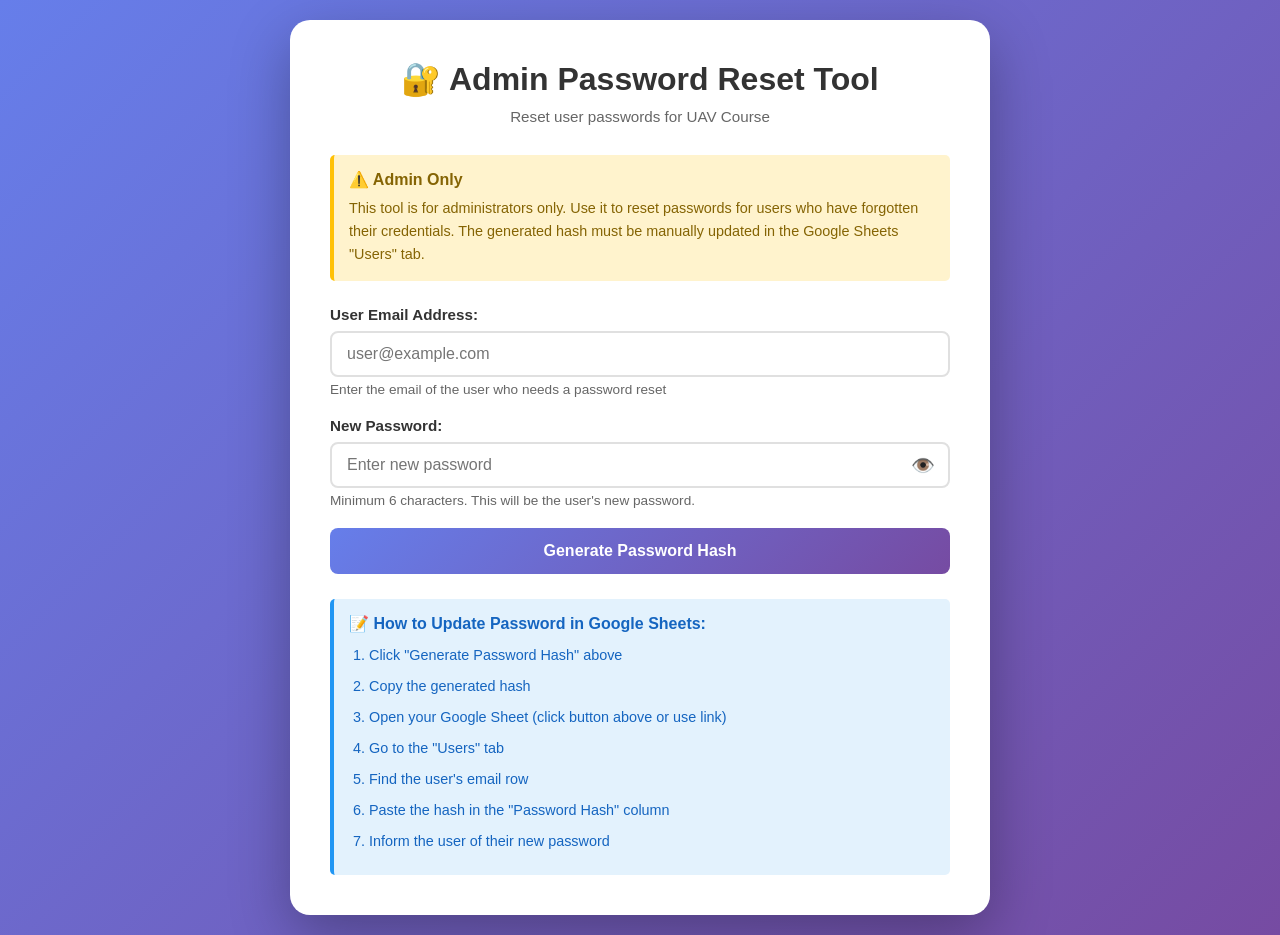
==== admin-password-reset.html @ 5e415e04 "Remove forgot password feature, add admin password reset tool" ====
<!DOCTYPE html>
<html lang="en">
<head>
    <meta charset="UTF-8">
    <meta name="viewport" content="width=device-width, initial-scale=1.0">
    <title>Admin Password Reset Tool - UAV Course</title>
    <style>
        * {
            margin: 0;
            padding: 0;
            box-sizing: border-box;
        }

        body {
            font-family: 'Segoe UI', Tahoma, Geneva, Verdana, sans-serif;
            background: linear-gradient(135deg, #667eea 0%, #764ba2 100%);
            min-height: 100vh;
            display: flex;
            justify-content: center;
            align-items: center;
            padding: 20px;
        }

        .container {
            background: white;
            border-radius: 20px;
            box-shadow: 0 20px 60px rgba(0,0,0,0.3);
            padding: 40px;
            max-width: 700px;
            width: 100%;
        }

        h1 {
            color: #333;
            margin-bottom: 10px;
            font-size: 2rem;
            text-align: center;
        }

        .subtitle {
            color: #666;
            text-align: center;
            margin-bottom: 30px;
            font-size: 0.95rem;
        }

        .warning-box {
            background: #fff3cd;
            border-left: 4px solid #ffc107;
            padding: 15px;
            margin-bottom: 25px;
            border-radius: 5px;
        }

        .warning-box h3 {
            color: #856404;
            margin-bottom: 8px;
            font-size: 1rem;
        }

        .warning-box p {
            color: #856404;
            font-size: 0.9rem;
            line-height: 1.6;
        }

        .form-group {
            margin-bottom: 20px;
        }

        label {
            display: block;
            color: #333;
            font-weight: 600;
            margin-bottom: 8px;
            font-size: 0.95rem;
        }

        input[type="email"],
        input[type="password"],
        input[type="text"] {
            width: 100%;
            padding: 12px 15px;
            border: 2px solid #e0e0e0;
            border-radius: 8px;
            font-size: 1rem;
            transition: border-color 0.3s;
        }

        input:focus {
            outline: none;
            border-color: #667eea;
        }

        .btn {
            width: 100%;
            padding: 14px;
            background: linear-gradient(135deg, #667eea 0%, #764ba2 100%);
            color: white;
            border: none;
            border-radius: 8px;
            font-size: 1rem;
            font-weight: 600;
            cursor: pointer;
            transition: transform 0.2s, box-shadow 0.2s;
        }

        .btn:hover {
            transform: translateY(-2px);
            box-shadow: 0 5px 15px rgba(102, 126, 234, 0.4);
        }

        .btn:active {
            transform: translateY(0);
        }

        .btn:disabled {
            background: #ccc;
            cursor: not-allowed;
            transform: none;
        }

        .result-box {
            display: none;
            background: #f8f9fa;
            border: 2px solid #28a745;
            border-radius: 8px;
            padding: 20px;
            margin-top: 25px;
        }

        .result-box.show {
            display: block;
            animation: slideIn 0.3s ease;
        }

        .result-box.error {
            border-color: #dc3545;
        }

        @keyframes slideIn {
            from {
                opacity: 0;
                transform: translateY(-10px);
            }
            to {
                opacity: 1;
                transform: translateY(0);
            }
        }

        .result-box h3 {
            color: #28a745;
            margin-bottom: 15px;
            font-size: 1.2rem;
        }

        .result-box.error h3 {
            color: #dc3545;
        }

        .hash-display {
            background: white;
            padding: 15px;
            border-radius: 5px;
            border: 1px solid #dee2e6;
            font-family: 'Courier New', monospace;
            font-size: 1.1rem;
            color: #333;
            word-break: break-all;
            margin-bottom: 15px;
        }

        .copy-btn {
            background: #28a745;
            color: white;
            border: none;
            padding: 10px 20px;
            border-radius: 5px;
            cursor: pointer;
            font-size: 0.9rem;
            font-weight: 600;
            transition: background 0.3s;
            margin-right: 10px;
        }

        .copy-btn:hover {
            background: #218838;
        }

        .copy-btn.copied {
            background: #17a2b8;
        }

        .instructions {
            background: #e3f2fd;
            border-left: 4px solid #2196f3;
            padding: 15px;
            margin-top: 25px;
            border-radius: 5px;
        }

        .instructions h4 {
            color: #1565c0;
            margin-bottom: 10px;
            font-size: 1rem;
        }

        .instructions ol {
            color: #1565c0;
            font-size: 0.9rem;
            line-height: 1.8;
            padding-left: 20px;
        }

        .instructions li {
            margin-bottom: 5px;
        }

        .toggle-password {
            position: relative;
        }

        .toggle-icon {
            position: absolute;
            right: 15px;
            top: 50%;
            transform: translateY(-50%);
            cursor: pointer;
            color: #666;
            font-size: 1.2rem;
        }

        .toggle-icon:hover {
            color: #333;
        }

        .info-text {
            font-size: 0.85rem;
            color: #666;
            margin-top: 5px;
        }
    </style>
</head>
<body>
    <div class="container">
        <h1>🔐 Admin Password Reset Tool</h1>
        <p class="subtitle">Reset user passwords for UAV Course</p>

        <div class="warning-box">
            <h3>⚠️ Admin Only</h3>
            <p>This tool is for administrators only. Use it to reset passwords for users who have forgotten their credentials. The generated hash must be manually updated in the Google Sheets "Users" tab.</p>
        </div>

        <form id="resetForm" onsubmit="generatePasswordReset(event)">
            <div class="form-group">
                <label for="userEmail">User Email Address:</label>
                <input type="email" id="userEmail" placeholder="user@example.com" required>
                <p class="info-text">Enter the email of the user who needs a password reset</p>
            </div>

            <div class="form-group">
                <label for="newPassword">New Password:</label>
                <div class="toggle-password">
                    <input type="password" id="newPassword" placeholder="Enter new password" required minlength="6">
                    <span class="toggle-icon" onclick="togglePassword()">👁️</span>
                </div>
                <p class="info-text">Minimum 6 characters. This will be the user's new password.</p>
            </div>

            <button type="submit" class="btn" id="submitBtn">Generate Password Hash</button>
        </form>

        <div id="resultBox" class="result-box">
            <h3 id="resultTitle">✅ Password Hash Generated!</h3>
            <p style="margin-bottom: 15px; color: #666;">Copy this hash and update it in Google Sheets:</p>
            <div class="hash-display" id="hashDisplay"></div>
            <button class="copy-btn" id="copyBtn" onclick="copyHash()">📋 Copy Hash</button>
            <button class="copy-btn" onclick="openGoogleSheets()" style="background: #2196f3;">📊 Open Google Sheets</button>
        </div>

        <div class="instructions">
            <h4>📝 How to Update Password in Google Sheets:</h4>
            <ol>
                <li>Click "Generate Password Hash" above</li>
                <li>Copy the generated hash</li>
                <li>Open your Google Sheet (click button above or use link)</li>
                <li>Go to the "Users" tab</li>
                <li>Find the user's email row</li>
                <li>Paste the hash in the "Password Hash" column</li>
                <li>Inform the user of their new password</li>
            </ol>
        </div>
    </div>

    <script>
        // Google Sheets URL - UPDATE THIS WITH YOUR SHEET URL
        const GOOGLE_SHEETS_URL = 'https://docs.google.com/spreadsheets/d/1EToB-Hs0GLOnB3Egi55fxKdeFTOC-Fg8p0BP9jiEvmc/edit';

        // Same hash function used in auth.js
        function hashPassword(password) {
            let hash = 0;
            for (let i = 0; i < password.length; i++) {
                const char = password.charCodeAt(i);
                hash = ((hash << 5) - hash) + char;
                hash = hash & hash;
            }
            return hash.toString(36);
        }

        function generatePasswordReset(event) {
            event.preventDefault();
            
            const submitBtn = document.getElementById('submitBtn');
            const originalText = submitBtn.textContent;
            submitBtn.textContent = '⏳ Generating...';
            submitBtn.disabled = true;
            
            const email = document.getElementById('userEmail').value.trim().toLowerCase();
            const password = document.getElementById('newPassword').value;
            
            // Generate hash
            const hash = hashPassword(password);
            
            // Display result
            const resultBox = document.getElementById('resultBox');
            const hashDisplay = document.getElementById('hashDisplay');
            const resultTitle = document.getElementById('resultTitle');
            
            hashDisplay.textContent = hash;
            resultTitle.textContent = '✅ Password Hash Generated!';
            resultBox.classList.remove('error');
            resultBox.classList.add('show');
            
            // Store for copying
            window.generatedHash = hash;
            window.userEmail = email;
            window.newPassword = password;
            
            // Reset copy button
            const copyBtn = document.getElementById('copyBtn');
            copyBtn.textContent = '📋 Copy Hash';
            copyBtn.classList.remove('copied');
            
            // Log details
            console.log('=== PASSWORD RESET GENERATED ===');
            console.log('User Email:', email);
            console.log('New Password:', password);
            console.log('Password Hash:', hash);
            console.log('================================');
            
            submitBtn.textContent = originalText;
            submitBtn.disabled = false;
        }

        function copyHash() {
            const hash = window.generatedHash;
            
            // Copy to clipboard
            navigator.clipboard.writeText(hash).then(() => {
                const copyBtn = document.getElementById('copyBtn');
                copyBtn.textContent = '✅ Copied!';
                copyBtn.classList.add('copied');
                
                setTimeout(() => {
                    copyBtn.textContent = '📋 Copy Hash';
                    copyBtn.classList.remove('copied');
                }, 2000);
            }).catch(err => {
                alert('Failed to copy. Please copy manually: ' + hash);
            });
        }

        function openGoogleSheets() {
            window.open(GOOGLE_SHEETS_URL, '_blank');
        }

        function togglePassword() {
            const passwordInput = document.getElementById('newPassword');
            const toggleIcon = document.querySelector('.toggle-icon');
            
            if (passwordInput.type === 'password') {
                passwordInput.type = 'text';
                toggleIcon.textContent = '🙈';
            } else {
                passwordInput.type = 'password';
                toggleIcon.textContent = '👁️';
            }
        }

        // Log tool loaded
        console.log('%c🔐 Admin Password Reset Tool Loaded', 'color: #667eea; font-size: 16px; font-weight: bold;');
        console.log('Google Sheets URL:', GOOGLE_SHEETS_URL);
    </script>
</body>
</html>
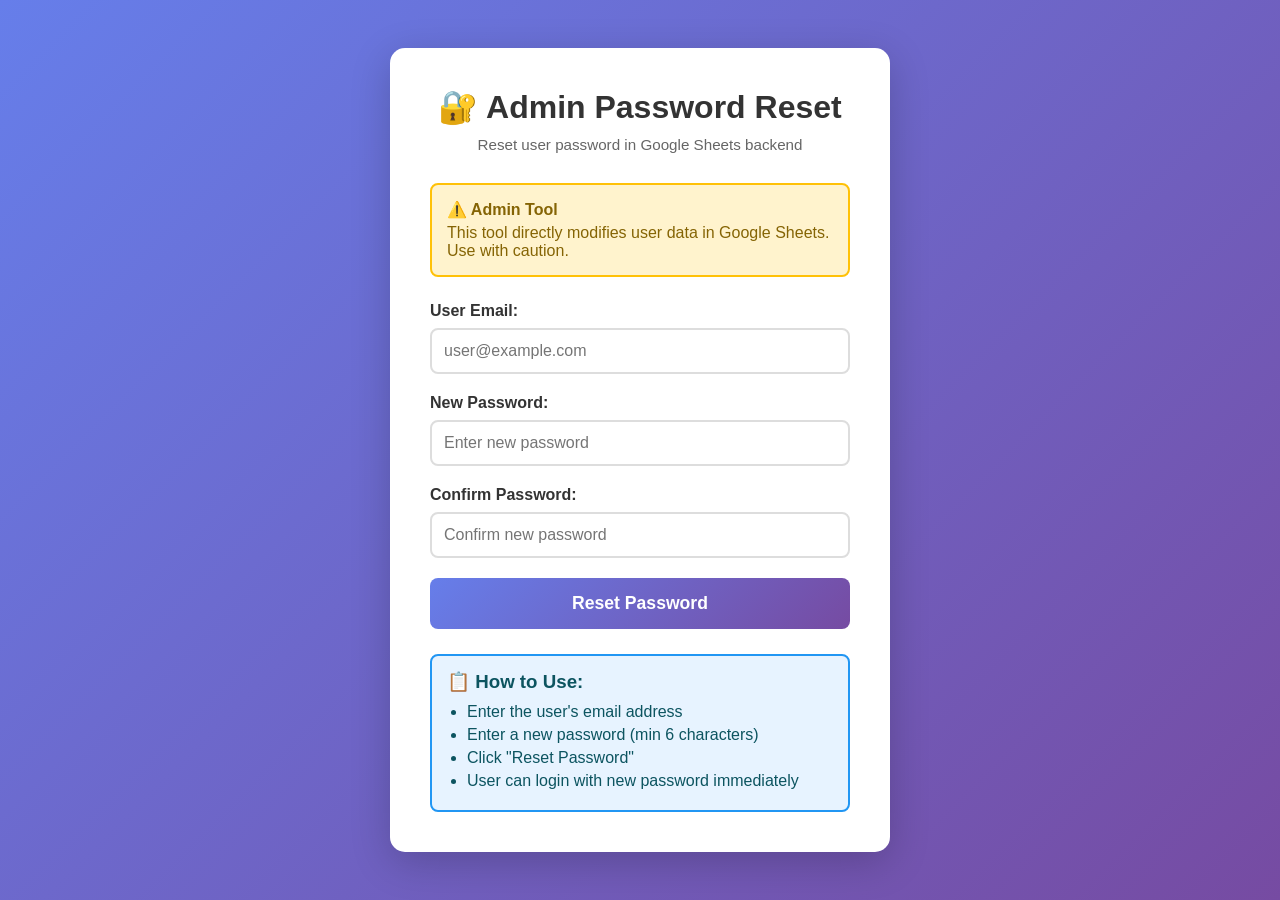
==== commit e0c2c819: "Add admin tools: password reset, cache clear, and system reset guide" ====
--- a/admin-password-reset.html
+++ b/admin-password-reset.html
@@ -3,394 +3,278 @@
 <head>
     <meta charset="UTF-8">
     <meta name="viewport" content="width=device-width, initial-scale=1.0">
-    <title>Admin Password Reset Tool - UAV Course</title>
+    <title>Admin - Password Reset Tool</title>
     <style>
         * {
             margin: 0;
             padding: 0;
             box-sizing: border-box;
         }
-
+        
         body {
-            font-family: 'Segoe UI', Tahoma, Geneva, Verdana, sans-serif;
+            font-family: Arial, sans-serif;
             background: linear-gradient(135deg, #667eea 0%, #764ba2 100%);
             min-height: 100vh;
             display: flex;
+            align-items: center;
             justify-content: center;
-            align-items: center;
             padding: 20px;
         }
-
+        
         .container {
             background: white;
-            border-radius: 20px;
-            box-shadow: 0 20px 60px rgba(0,0,0,0.3);
             padding: 40px;
-            max-width: 700px;
+            border-radius: 15px;
+            box-shadow: 0 10px 40px rgba(0,0,0,0.2);
+            max-width: 500px;
             width: 100%;
         }
-
+        
         h1 {
             color: #333;
             margin-bottom: 10px;
-            font-size: 2rem;
             text-align: center;
         }
-
+        
         .subtitle {
             color: #666;
             text-align: center;
             margin-bottom: 30px;
             font-size: 0.95rem;
         }
-
-        .warning-box {
+        
+        .warning {
             background: #fff3cd;
-            border-left: 4px solid #ffc107;
-            padding: 15px;
+            border: 2px solid #ffc107;
+            padding: 15px;
+            border-radius: 8px;
             margin-bottom: 25px;
-            border-radius: 5px;
-        }
-
-        .warning-box h3 {
             color: #856404;
-            margin-bottom: 8px;
-            font-size: 1rem;
-        }
-
-        .warning-box p {
-            color: #856404;
-            font-size: 0.9rem;
-            line-height: 1.6;
-        }
-
+        }
+        
+        .warning strong {
+            display: block;
+            margin-bottom: 5px;
+        }
+        
         .form-group {
             margin-bottom: 20px;
         }
-
+        
         label {
             display: block;
+            margin-bottom: 8px;
             color: #333;
             font-weight: 600;
-            margin-bottom: 8px;
-            font-size: 0.95rem;
-        }
-
-        input[type="email"],
-        input[type="password"],
-        input[type="text"] {
+        }
+        
+        input {
             width: 100%;
-            padding: 12px 15px;
-            border: 2px solid #e0e0e0;
+            padding: 12px;
+            border: 2px solid #ddd;
             border-radius: 8px;
             font-size: 1rem;
             transition: border-color 0.3s;
         }
-
+        
         input:focus {
             outline: none;
             border-color: #667eea;
         }
-
-        .btn {
+        
+        button {
             width: 100%;
-            padding: 14px;
+            padding: 15px;
             background: linear-gradient(135deg, #667eea 0%, #764ba2 100%);
             color: white;
             border: none;
             border-radius: 8px;
-            font-size: 1rem;
+            font-size: 1.1rem;
             font-weight: 600;
             cursor: pointer;
-            transition: transform 0.2s, box-shadow 0.2s;
-        }
-
-        .btn:hover {
+            transition: transform 0.2s;
+        }
+        
+        button:hover {
             transform: translateY(-2px);
-            box-shadow: 0 5px 15px rgba(102, 126, 234, 0.4);
-        }
-
-        .btn:active {
-            transform: translateY(0);
-        }
-
-        .btn:disabled {
+        }
+        
+        button:disabled {
             background: #ccc;
             cursor: not-allowed;
             transform: none;
         }
-
-        .result-box {
+        
+        .result {
+            margin-top: 20px;
+            padding: 15px;
+            border-radius: 8px;
             display: none;
-            background: #f8f9fa;
+        }
+        
+        .result.success {
+            background: #d4edda;
             border: 2px solid #28a745;
-            border-radius: 8px;
-            padding: 20px;
+            color: #155724;
+        }
+        
+        .result.error {
+            background: #f8d7da;
+            border: 2px solid #dc3545;
+            color: #721c24;
+        }
+        
+        .info-box {
+            background: #e7f3ff;
+            border: 2px solid #2196F3;
+            padding: 15px;
+            border-radius: 8px;
             margin-top: 25px;
-        }
-
-        .result-box.show {
-            display: block;
-            animation: slideIn 0.3s ease;
-        }
-
-        .result-box.error {
-            border-color: #dc3545;
-        }
-
-        @keyframes slideIn {
-            from {
-                opacity: 0;
-                transform: translateY(-10px);
-            }
-            to {
-                opacity: 1;
-                transform: translateY(0);
-            }
-        }
-
-        .result-box h3 {
-            color: #28a745;
-            margin-bottom: 15px;
-            font-size: 1.2rem;
-        }
-
-        .result-box.error h3 {
-            color: #dc3545;
-        }
-
-        .hash-display {
-            background: white;
-            padding: 15px;
-            border-radius: 5px;
-            border: 1px solid #dee2e6;
-            font-family: 'Courier New', monospace;
-            font-size: 1.1rem;
-            color: #333;
-            word-break: break-all;
-            margin-bottom: 15px;
-        }
-
-        .copy-btn {
-            background: #28a745;
-            color: white;
-            border: none;
-            padding: 10px 20px;
-            border-radius: 5px;
-            cursor: pointer;
-            font-size: 0.9rem;
-            font-weight: 600;
-            transition: background 0.3s;
-            margin-right: 10px;
-        }
-
-        .copy-btn:hover {
-            background: #218838;
-        }
-
-        .copy-btn.copied {
-            background: #17a2b8;
-        }
-
-        .instructions {
-            background: #e3f2fd;
-            border-left: 4px solid #2196f3;
-            padding: 15px;
-            margin-top: 25px;
-            border-radius: 5px;
-        }
-
-        .instructions h4 {
-            color: #1565c0;
+            color: #0c5460;
+        }
+        
+        .info-box h3 {
             margin-bottom: 10px;
-            font-size: 1rem;
-        }
-
-        .instructions ol {
-            color: #1565c0;
-            font-size: 0.9rem;
-            line-height: 1.8;
-            padding-left: 20px;
-        }
-
-        .instructions li {
-            margin-bottom: 5px;
-        }
-
-        .toggle-password {
-            position: relative;
-        }
-
-        .toggle-icon {
-            position: absolute;
-            right: 15px;
-            top: 50%;
-            transform: translateY(-50%);
-            cursor: pointer;
-            color: #666;
-            font-size: 1.2rem;
-        }
-
-        .toggle-icon:hover {
-            color: #333;
-        }
-
-        .info-text {
-            font-size: 0.85rem;
-            color: #666;
-            margin-top: 5px;
+            color: #0c5460;
+        }
+        
+        .info-box ul {
+            margin-left: 20px;
+        }
+        
+        .info-box li {
+            margin: 5px 0;
         }
     </style>
 </head>
 <body>
     <div class="container">
-        <h1>🔐 Admin Password Reset Tool</h1>
-        <p class="subtitle">Reset user passwords for UAV Course</p>
-
-        <div class="warning-box">
-            <h3>⚠️ Admin Only</h3>
-            <p>This tool is for administrators only. Use it to reset passwords for users who have forgotten their credentials. The generated hash must be manually updated in the Google Sheets "Users" tab.</p>
+        <h1>🔐 Admin Password Reset</h1>
+        <p class="subtitle">Reset user password in Google Sheets backend</p>
+        
+        <div class="warning">
+            <strong>⚠️ Admin Tool</strong>
+            This tool directly modifies user data in Google Sheets. Use with caution.
         </div>
-
-        <form id="resetForm" onsubmit="generatePasswordReset(event)">
+        
+        <form id="resetForm">
             <div class="form-group">
-                <label for="userEmail">User Email Address:</label>
+                <label for="userEmail">User Email:</label>
                 <input type="email" id="userEmail" placeholder="user@example.com" required>
-                <p class="info-text">Enter the email of the user who needs a password reset</p>
             </div>
-
+            
             <div class="form-group">
                 <label for="newPassword">New Password:</label>
-                <div class="toggle-password">
-                    <input type="password" id="newPassword" placeholder="Enter new password" required minlength="6">
-                    <span class="toggle-icon" onclick="togglePassword()">👁️</span>
-                </div>
-                <p class="info-text">Minimum 6 characters. This will be the user's new password.</p>
+                <input type="password" id="newPassword" placeholder="Enter new password" minlength="6" required>
             </div>
-
-            <button type="submit" class="btn" id="submitBtn">Generate Password Hash</button>
+            
+            <div class="form-group">
+                <label for="confirmPassword">Confirm Password:</label>
+                <input type="password" id="confirmPassword" placeholder="Confirm new password" minlength="6" required>
+            </div>
+            
+            <button type="submit" id="resetBtn">Reset Password</button>
         </form>
-
-        <div id="resultBox" class="result-box">
-            <h3 id="resultTitle">✅ Password Hash Generated!</h3>
-            <p style="margin-bottom: 15px; color: #666;">Copy this hash and update it in Google Sheets:</p>
-            <div class="hash-display" id="hashDisplay"></div>
-            <button class="copy-btn" id="copyBtn" onclick="copyHash()">📋 Copy Hash</button>
-            <button class="copy-btn" onclick="openGoogleSheets()" style="background: #2196f3;">📊 Open Google Sheets</button>
-        </div>
-
-        <div class="instructions">
-            <h4>📝 How to Update Password in Google Sheets:</h4>
-            <ol>
-                <li>Click "Generate Password Hash" above</li>
-                <li>Copy the generated hash</li>
-                <li>Open your Google Sheet (click button above or use link)</li>
-                <li>Go to the "Users" tab</li>
-                <li>Find the user's email row</li>
-                <li>Paste the hash in the "Password Hash" column</li>
-                <li>Inform the user of their new password</li>
-            </ol>
+        
+        <div id="result" class="result"></div>
+        
+        <div class="info-box">
+            <h3>📋 How to Use:</h3>
+            <ul>
+                <li>Enter the user's email address</li>
+                <li>Enter a new password (min 6 characters)</li>
+                <li>Click "Reset Password"</li>
+                <li>User can login with new password immediately</li>
+            </ul>
         </div>
     </div>
-
+    
     <script>
-        // Google Sheets URL - UPDATE THIS WITH YOUR SHEET URL
-        const GOOGLE_SHEETS_URL = 'https://docs.google.com/spreadsheets/d/1EToB-Hs0GLOnB3Egi55fxKdeFTOC-Fg8p0BP9jiEvmc/edit';
-
-        // Same hash function used in auth.js
-        function hashPassword(password) {
-            let hash = 0;
-            for (let i = 0; i < password.length; i++) {
-                const char = password.charCodeAt(i);
-                hash = ((hash << 5) - hash) + char;
-                hash = hash & hash;
+        const GOOGLE_SHEETS_CONFIG = {
+            WEB_APP_URL: 'https://script.google.com/macros/s/AKfycbxz-4ZhhhuSxBWs8cZ5NMnBlHf-Q_PdYwhxWjQOizXSP69U9l4EqkJYWWu7YMQctXUkTw/exec',
+            SPREADSHEET_ID: '1EToB-Hs0GLOnB3Egi55fxKdeFTOC-Fg8p0BP9jiEvmc'
+        };
+        
+        document.getElementById('resetForm').addEventListener('submit', async (e) => {
+            e.preventDefault();
+            
+            const email = document.getElementById('userEmail').value.trim().toLowerCase();
+            const newPassword = document.getElementById('newPassword').value;
+            const confirmPassword = document.getElementById('confirmPassword').value;
+            const resultDiv = document.getElementById('result');
+            const resetBtn = document.getElementById('resetBtn');
+            
+            // Validate passwords match
+            if (newPassword !== confirmPassword) {
+                showResult('Passwords do not match!', 'error');
+                return;
             }
-            return hash.toString(36);
-        }
-
-        function generatePasswordReset(event) {
-            event.preventDefault();
-            
-            const submitBtn = document.getElementById('submitBtn');
-            const originalText = submitBtn.textContent;
-            submitBtn.textContent = '⏳ Generating...';
-            submitBtn.disabled = true;
-            
-            const email = document.getElementById('userEmail').value.trim().toLowerCase();
-            const password = document.getElementById('newPassword').value;
-            
-            // Generate hash
-            const hash = hashPassword(password);
-            
-            // Display result
-            const resultBox = document.getElementById('resultBox');
-            const hashDisplay = document.getElementById('hashDisplay');
-            const resultTitle = document.getElementById('resultTitle');
-            
-            hashDisplay.textContent = hash;
-            resultTitle.textContent = '✅ Password Hash Generated!';
-            resultBox.classList.remove('error');
-            resultBox.classList.add('show');
-            
-            // Store for copying
-            window.generatedHash = hash;
-            window.userEmail = email;
-            window.newPassword = password;
-            
-            // Reset copy button
-            const copyBtn = document.getElementById('copyBtn');
-            copyBtn.textContent = '📋 Copy Hash';
-            copyBtn.classList.remove('copied');
-            
-            // Log details
-            console.log('=== PASSWORD RESET GENERATED ===');
-            console.log('User Email:', email);
-            console.log('New Password:', password);
-            console.log('Password Hash:', hash);
-            console.log('================================');
-            
-            submitBtn.textContent = originalText;
-            submitBtn.disabled = false;
-        }
-
-        function copyHash() {
-            const hash = window.generatedHash;
-            
-            // Copy to clipboard
-            navigator.clipboard.writeText(hash).then(() => {
-                const copyBtn = document.getElementById('copyBtn');
-                copyBtn.textContent = '✅ Copied!';
-                copyBtn.classList.add('copied');
-                
-                setTimeout(() => {
-                    copyBtn.textContent = '📋 Copy Hash';
-                    copyBtn.classList.remove('copied');
-                }, 2000);
-            }).catch(err => {
-                alert('Failed to copy. Please copy manually: ' + hash);
-            });
-        }
-
-        function openGoogleSheets() {
-            window.open(GOOGLE_SHEETS_URL, '_blank');
-        }
-
-        function togglePassword() {
-            const passwordInput = document.getElementById('newPassword');
-            const toggleIcon = document.querySelector('.toggle-icon');
-            
-            if (passwordInput.type === 'password') {
-                passwordInput.type = 'text';
-                toggleIcon.textContent = '🙈';
-            } else {
-                passwordInput.type = 'password';
-                toggleIcon.textContent = '👁️';
+            
+            // Validate password length
+            if (newPassword.length < 6) {
+                showResult('Password must be at least 6 characters!', 'error');
+                return;
             }
-        }
-
-        // Log tool loaded
-        console.log('%c🔐 Admin Password Reset Tool Loaded', 'color: #667eea; font-size: 16px; font-weight: bold;');
-        console.log('Google Sheets URL:', GOOGLE_SHEETS_URL);
+            
+            // Disable button
+            resetBtn.disabled = true;
+            resetBtn.textContent = 'Resetting...';
+            
+            try {
+                // Hash the password (simple hash for demo)
+                const passwordHash = await hashPassword(newPassword);
+                
+                // Send reset request to backend
+                const response = await fetch(GOOGLE_SHEETS_CONFIG.WEB_APP_URL, {
+                    method: 'POST',
+                    mode: 'no-cors',
+                    headers: {
+                        'Content-Type': 'application/json',
+                    },
+                    body: JSON.stringify({
+                        action: 'resetPassword',
+                        data: {
+                            email: email,
+                            passwordHash: passwordHash
+                        }
+                    })
+                });
+                
+                // Since we're using no-cors, we can't read the response
+                // Assume success if no error was thrown
+                showResult(`✅ Password reset successful for ${email}!\n\nUser can now login with the new password.`, 'success');
+                
+                // Clear form
+                document.getElementById('resetForm').reset();
+                
+            } catch (error) {
+                console.error('Reset error:', error);
+                showResult('❌ Failed to reset password. Please check console for details.', 'error');
+            } finally {
+                resetBtn.disabled = false;
+                resetBtn.textContent = 'Reset Password';
+            }
+        });
+        
+        async function hashPassword(password) {
+            const encoder = new TextEncoder();
+            const data = encoder.encode(password);
+            const hashBuffer = await crypto.subtle.digest('SHA-256', data);
+            const hashArray = Array.from(new Uint8Array(hashBuffer));
+            return hashArray.map(b => b.toString(16).padStart(2, '0')).join('');
+        }
+        
+        function showResult(message, type) {
+            const resultDiv = document.getElementById('result');
+            resultDiv.textContent = message;
+            resultDiv.className = `result ${type}`;
+            resultDiv.style.display = 'block';
+            
+            // Auto-hide after 10 seconds
+            setTimeout(() => {
+                resultDiv.style.display = 'none';
+            }, 10000);
+        }
     </script>
 </body>
 </html>
